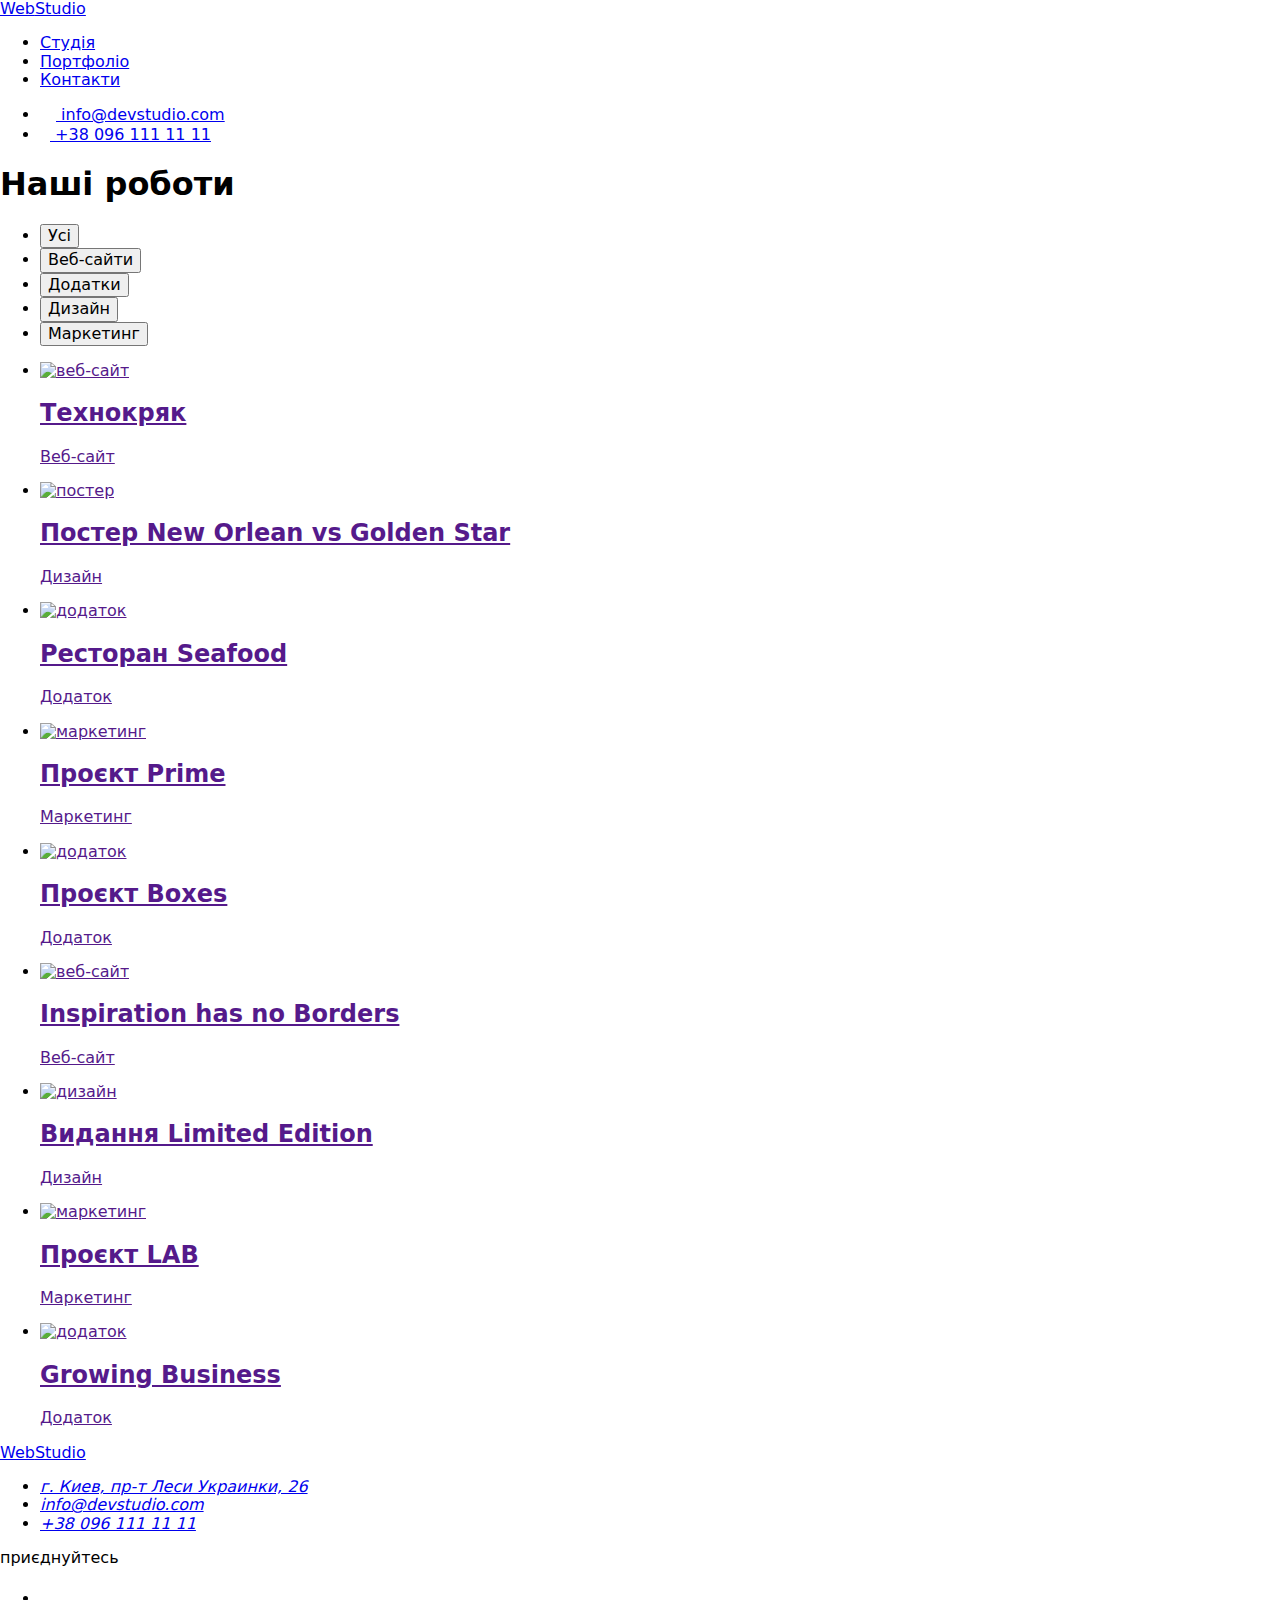
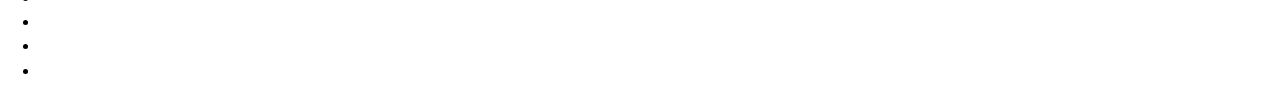
==== portfolio.html @ 206d911d "Add files via upload" ====
<!DOCTYPE html>
<html lang="uk">
<head>
    <meta charset="UTF-8">
    <meta http-equiv="X-UA-Compatible" content="IE=edge">
    <meta name="viewport" content="width=device-width, initial-scale=1.0">
    <title>Portfolio</title>
    <link rel="preconnect" href="https://fonts.googleapis.com">
    <link rel="preconnect" href="https://fonts.gstatic.com" crossorigin>
    <link href="https://fonts.googleapis.com/css2?family=Raleway:wght@700&family=Roboto:wght@400;500;700;900&display=swap" rel="stylesheet">
    <link rel="stylesheet" href="https://cdnjs.cloudflare.com/ajax/libs/modern-normalize/1.0.0/modern-normalize.min.css">
    <link rel="stylesheet" href="./css/styles.css">
</head>
<body class="body">
    <header class="header">
        <div class="container header-flex">
            <nav class="header-nav">
                <a class="logo" href="./index.html">Web<span class="logo-header-span">Studio</span></a>
                <ul class="site-nav">
                    <li class="item">
                        <a class="nav-studio-link" href="index.html">Студія</a>
                    </li>
                    <li class="item">
                        <a class="nav-portfolio-link" href="portfolio.html">Портфоліо</a>
                    </li>
                    <li class="item">
                        <a class="nav-contacts-link" href="#">Контакти</a>
                    </li>
                </ul>
            </nav> 
                <ul class="adres-header">
                    <li class="item">
                        <a class="adres-header-mail" href="mailto:info@devstudio.com">
                            <svg class="envelope" width="16px" height="12px">
                                <use href="./img/icons.svg#envelope"></use>
                            </svg>
                            info@devstudio.com
                        </a>
                    </li>
                    <li class="item">
                        <a class="adres-header-tel" href="tel:+380961111111">
                            <svg class="smartphone" width="10px" height="16px">
                                <use href="./img/icons.svg#smartphone"></use>
                            </svg>
                            +38 096 111 11 11
                        </a>
                    </li>
                </ul>
        </div>   
    </header>
    <main>
        <!--Наши работы (jobs)-->
        <section class="section">
            <div class="container">
                <h1 class="visually-hidden">
                    Наші роботи <!--Скрита назва-->
                </h1>
                <ul class="jobs-button-ul"> <!--Список кнопок. Это кнопки или ссылки?-->
                    <li class="item">
                        <button type="button" class="jobs-button-first">Усі</button>
                    </li>
                    <li class="item">
                        <button type="button" class="jobs-button">Веб-сайти</button>
                    </li>
                    <li class="item">
                        <button type="button" class="jobs-button">Додатки</button>
                    </li>
                    <li class="item">
                        <button type="button" class="jobs-button">Дизайн</button>
                    </li>
                    <li class="item">
                        <button type="button" class="jobs-button">Маркетинг</button>
                    </li>
                </ul>
            
                <!--Список фотографий работ-->
                <ul class="jobs-img-ul"> 
                    <li class="item">
                        <a class="jobs-img-link" href="">
                            <img src="./img/website-technokrack.jpg" alt="веб-сайт" width="370">
                            <div class="jobs-card">
                                <h2 class="jobs-name">Технокряк</h2>
                                <p class="jobs-item">Веб-сайт</p>
                            </div>
                        </a>
                    </li>
                    <li class="item">
                        <a class="jobs-img-link" href="">
                            <img src="./img/design-poster-neworlean.jpg" alt="постер" width="370">
                            <div class="jobs-card">
                                <h2 class="jobs-name">Постер New Orlean vs Golden Star</h2>
                                <p class="jobs-item">Дизайн</p>
                            </div>
                        </a>
                    </li>
                    <li class="item">
                        <a class="jobs-img-link" href="">
                            <img src="./img/app-seafood.jpg" alt="додаток" width="370">
                            <div class="jobs-card">
                                <h2 class="jobs-name">Ресторан Seafood</h2>
                                <p class="jobs-item">Додаток</p>
                            </div>
                        </a>
                    </li>
                    <li class="item">
                        <a class="jobs-img-link" href="">
                            <img src="./img/marketing-project-prime.jpg" alt="маркетинг" width="370">
                            <div class="jobs-card">
                                <h2 class="jobs-name">Проєкт Prime</h2>
                                <p class="jobs-item">Маркетинг</p>
                            </div>
                        </a>
                    </li>
                    <li class="item">
                        <a class="jobs-img-link" href="">
                            <img src="./img/app-project-boxes.jpg" alt="додаток" width="370">
                            <div class="jobs-card">
                                <h2 class="jobs-name">Проєкт Boxes</h2>
                                <p class="jobs-item">Додаток</p>
                            </div> 
                        </a>
                    </li>
                    <li class="item">
                        <a class="jobs-img-link" href="">
                            <img src="./img/website-inspiration.jpg" alt="веб-сайт" width="370">
                            <div class="jobs-card">
                                <h2 class="jobs-name">Inspiration has no Borders</h2>
                                <p class="jobs-item">Веб-сайт</p>
                            </div>
                        </a>
                    </li>
                    <li class="item">
                        <a class="jobs-img-link" href="">
                            <img src="./img/design-book-limitededition.jpg" alt="дизайн" width="370">
                            <div class="jobs-card">
                                <h2 class="jobs-name">Видання Limited Edition</h2>
                                <p class="jobs-item">Дизайн</p>
                            </div>
                        </a>
                    </li>
                    <li class="item">
                        <a class="jobs-img-link" href="">
                            <img src="./img/marketing-project-lab.jpg" alt="маркетинг" width="370">
                            <div class="jobs-card">
                                <h2 class="jobs-name">Проєкт LAB</h2>
                                <p class="jobs-item">Маркетинг</p>
                            </div>
                        </a>
                    </li>
                    <li class="item">
                        <a class="jobs-img-link" href="">
                            <img src="./img/app-growing-business.jpg" alt="додаток" width="370">
                            <div class="jobs-card">
                                <h2 class="jobs-name">Growing Business</h2>
                                <p class="jobs-item">Додаток</p>
                            </div>
                        </a>
                    </li>
                </ul>
            </div>
        </section>
    </main>
    <!--Подвал-->
    <footer class="footer">
        <div class="container f-flex">
            <div class="f-flex-div">
                <a class="logo" href="./index.html">Web<span class="logo-footer-span">Studio</span></a>
                <address class="adres-footer">
                    <ul class="adres-footer-ul">
                        <li class="item">
                            <a class="adres-footer-post" href="https://goo.gl/maps/CPtrU1FHBa2aNyZL9" target="_blank"
                                rel="noopener noreferrer nofollow">г. Киев, пр-т Леси Украинки, 26</a>
                        </li>
                        <li class="item">
                            <a class="adres-footer-mail" href="mailto:info@devstudio.com">info@devstudio.com</a>
                        </li>
                        <li class="item">
                            <a class="adres-footer-tel" href="tel:+380961111111">+38 096 111 11 11</a>
                        </li>
                    </ul>
                </address>
            </div>
            <div class="f-flex-div">
                <p class="social-link-footer-title">приєднуйтесь</p>
                <ul class="social-link-footer">
                    <li class="item">
                        <a class="social-link-img-footer" href="">
                            <svg class="social-link-icon-footer" width="20" height="20">
                                <use href="./img/icons.svg#instagram-2"></use>
                            </svg>
                        </a>
                    </li>
                    <li class="item">
                        <a class="social-link-img-footer" href="">
                            <svg class="social-link-icon-footer" width="20" height="20">
                                <use href="./img/icons.svg#twitter-1"></use>
                            </svg>
                        </a>
                    </li>
                    </li>
                    <li class="item">
                        <a class="social-link-img-footer" href="">
                            <svg class="social-link-icon-footer" width="20" height="20">
                                <use href="./img/icons.svg#facebook-1"></use>
                            </svg>
                        </a>
                    </li>
                    <li class="item">
                        <a class="social-link-img-footer" href="">
                            <svg class="social-link-icon-footer" width="20" height="20">
                                <use href="./img/icons.svg#linkedin-1"></use>
                            </svg>
                        </a>
                    </li>
                </ul>
            </div>
        </div>
    </footer> 
</body>
</html>
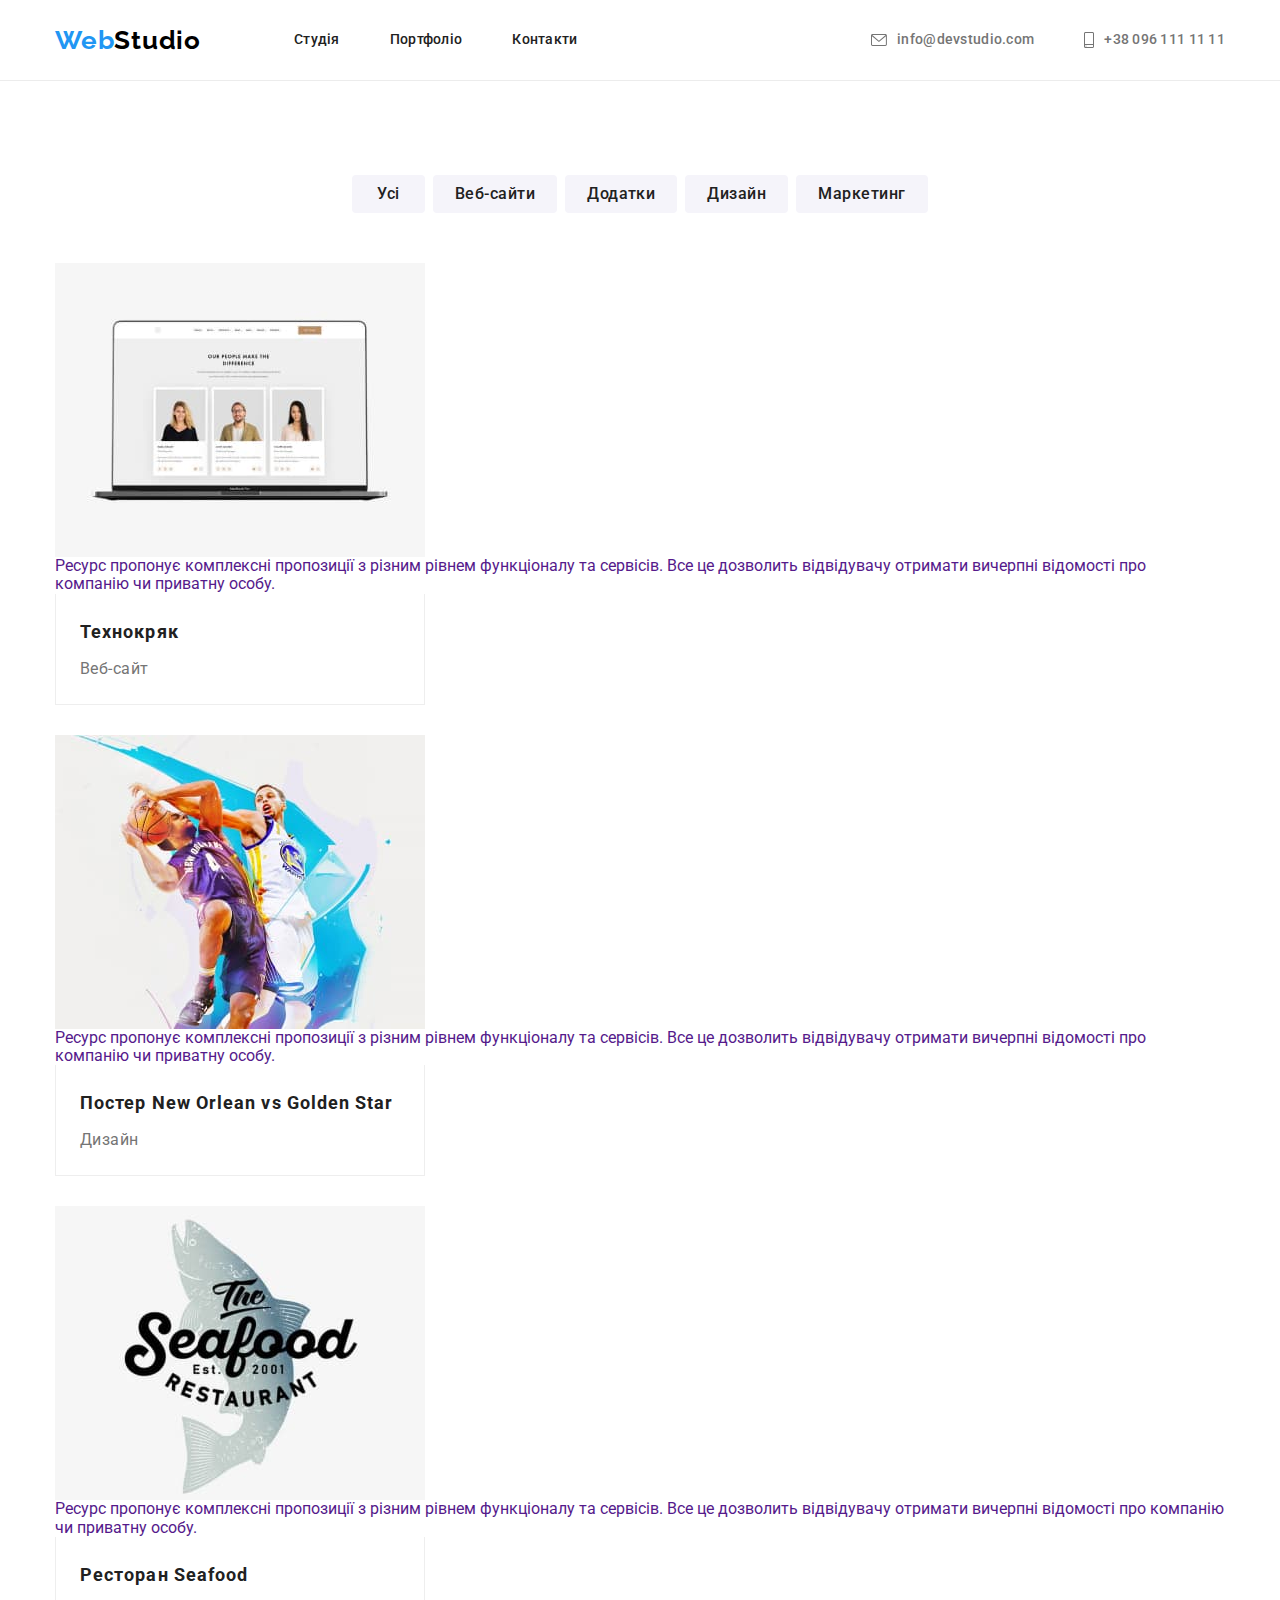
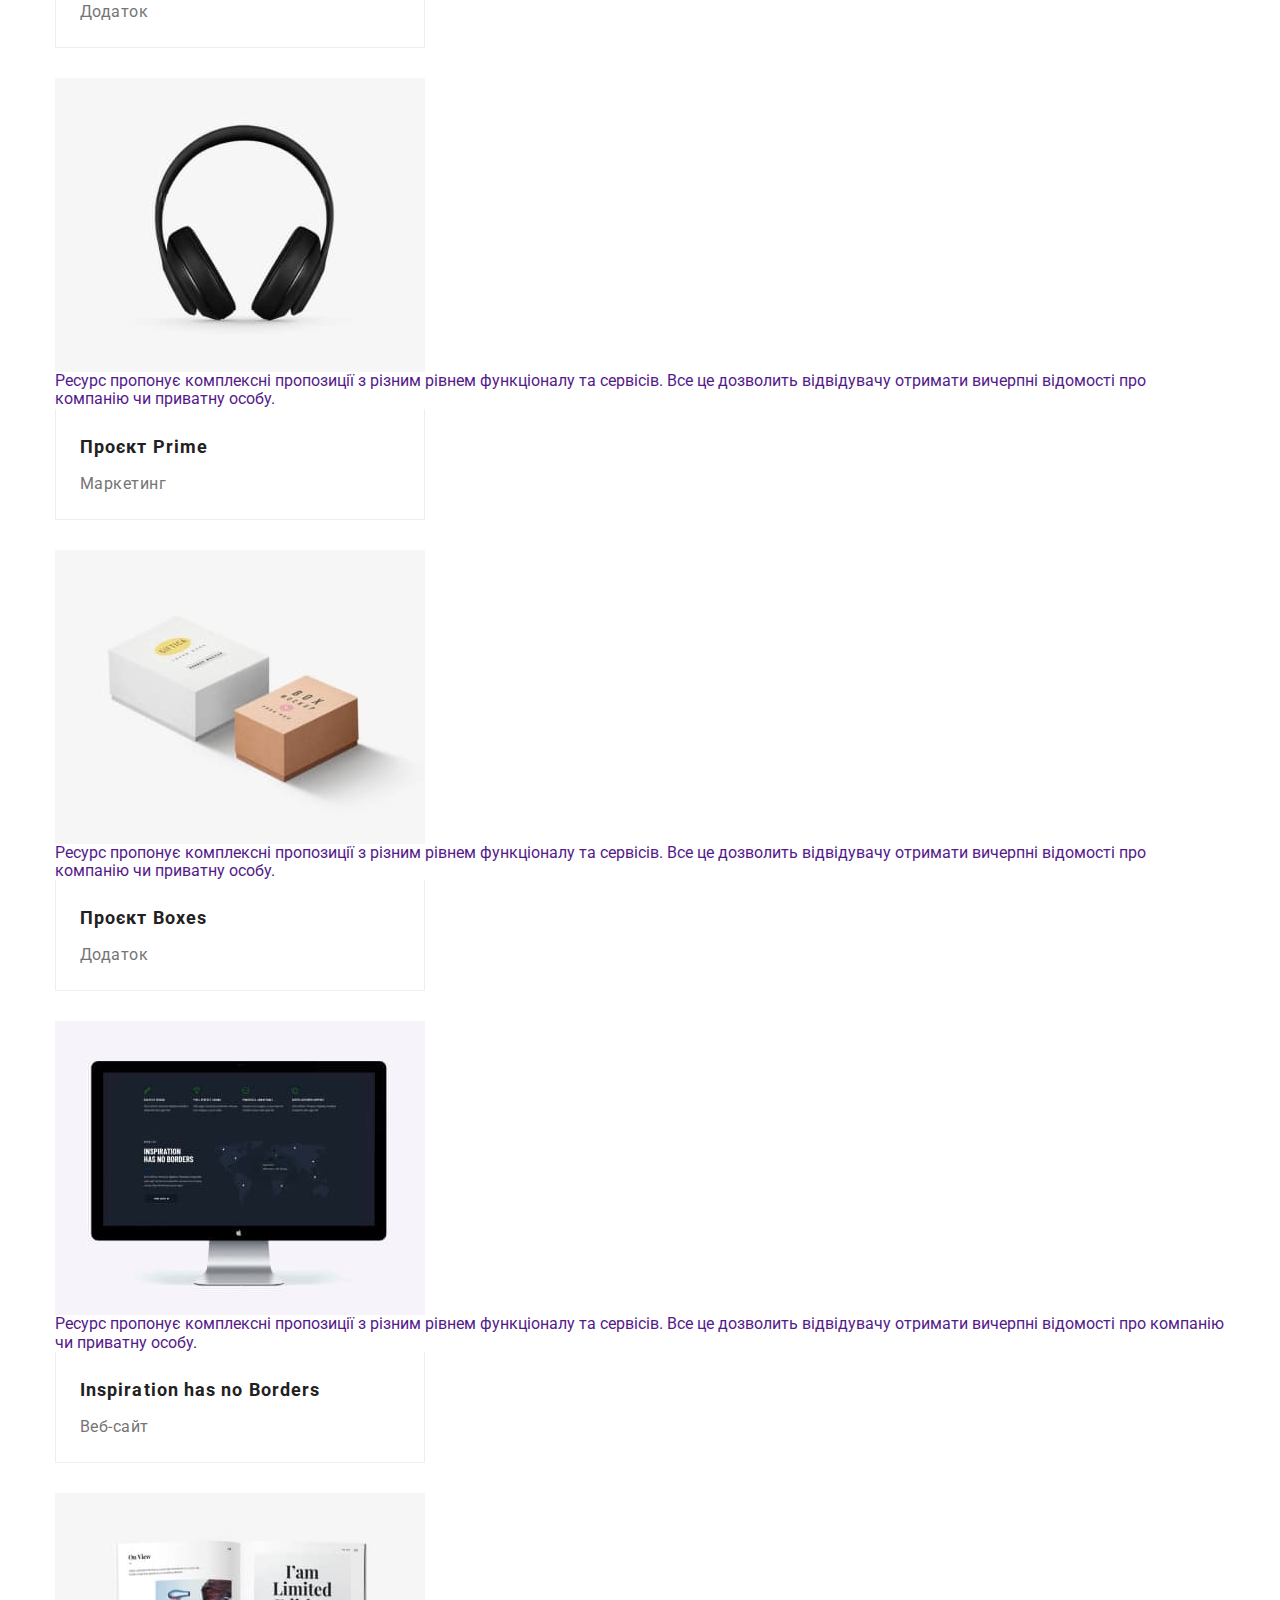
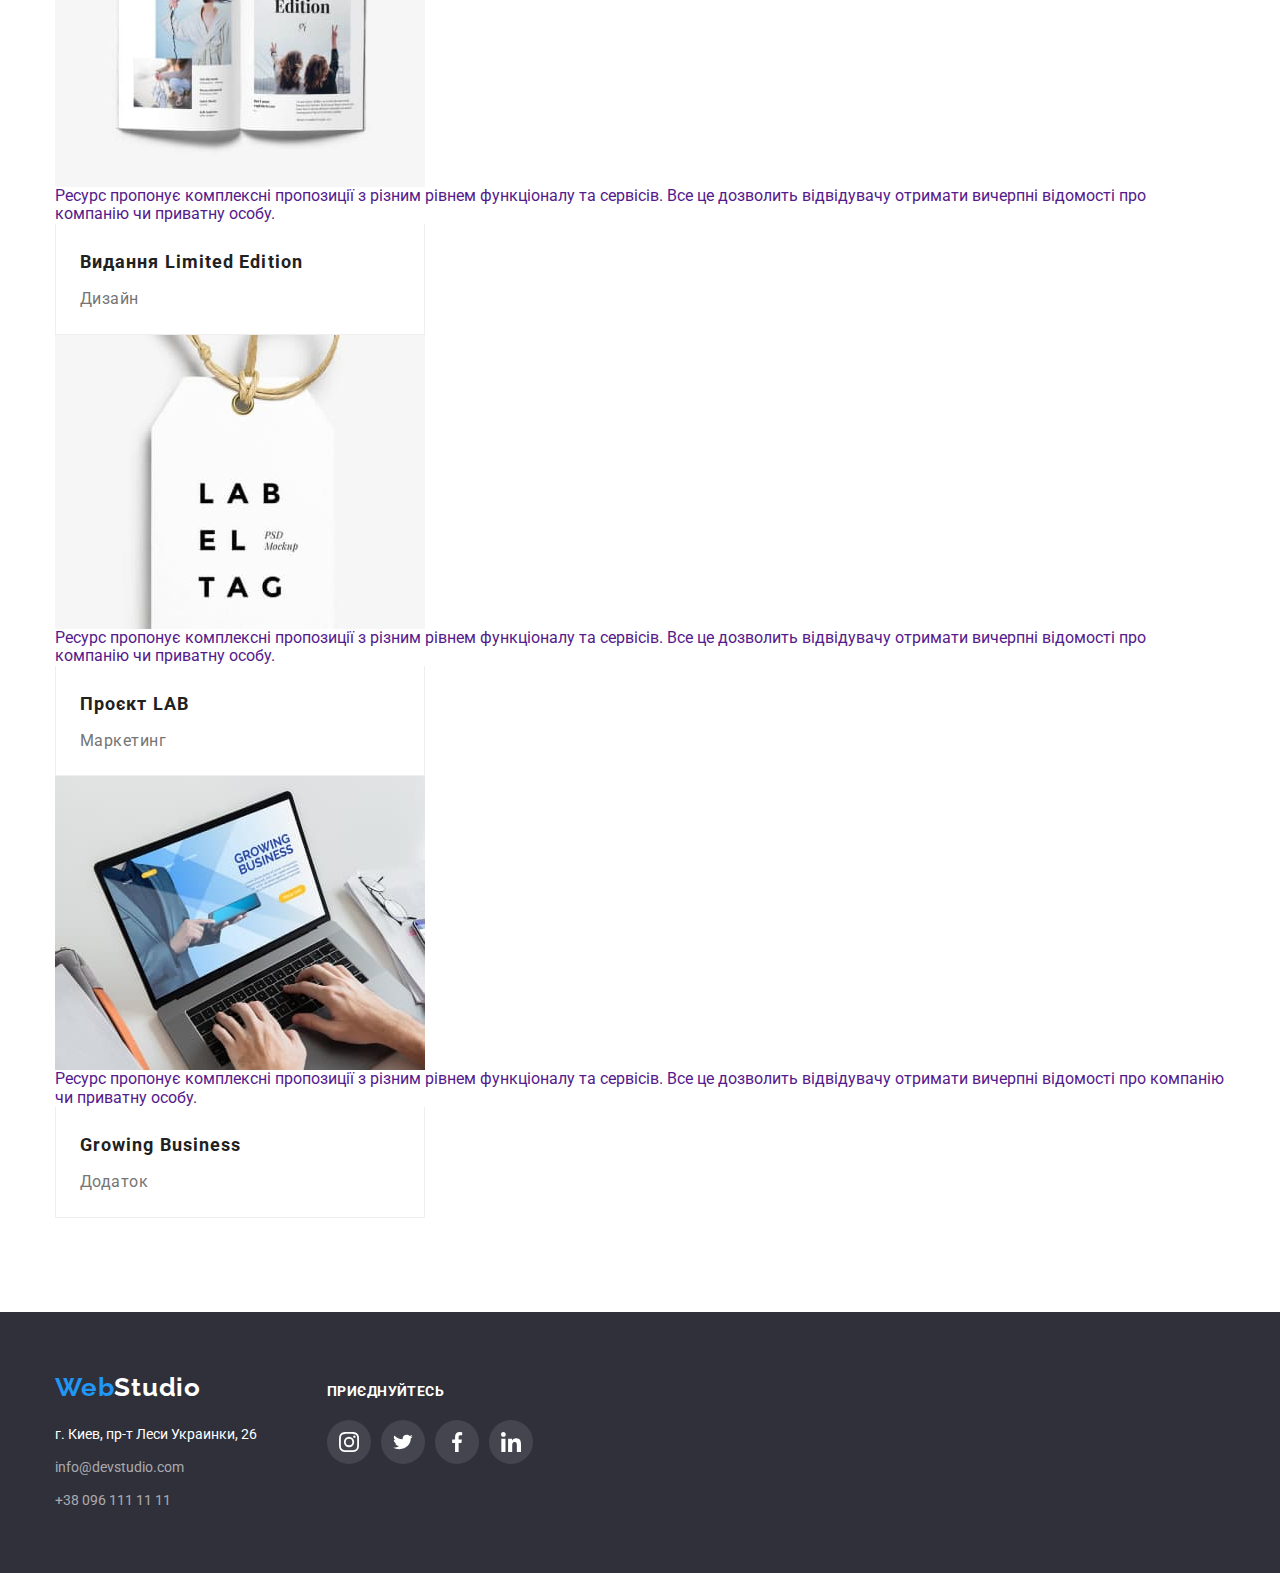
==== commit 5abb6dc4: "Add files via upload" ====
--- a/portfolio.html
+++ b/portfolio.html
@@ -73,11 +73,16 @@
                     </li>
                 </ul>
             
-                <!--Список фотографий работ-->
+                <!--Список примеров работ-->
                 <ul class="jobs-img-ul"> 
                     <li class="item">
                         <a class="jobs-img-link" href="">
-                            <img src="./img/website-technokrack.jpg" alt="веб-сайт" width="370">
+                            <div class="jobs-img-div">
+                                <img src="./img/website-technokrack.jpg" alt="веб-сайт" width="370">
+                                <p class="jobs-img-overlay">Ресурс пропонує комплексні пропозиції з різним рівнем функціоналу та сервісів. Все це 
+                                    дозволить відвідувачу отримати вичерпні відомості про компанію чи приватну особу.
+                                </p>
+                            </div>
                             <div class="jobs-card">
                                 <h2 class="jobs-name">Технокряк</h2>
                                 <p class="jobs-item">Веб-сайт</p>
@@ -86,7 +91,12 @@
                     </li>
                     <li class="item">
                         <a class="jobs-img-link" href="">
-                            <img src="./img/design-poster-neworlean.jpg" alt="постер" width="370">
+                            <div class="jobs-img-div">
+                                <img src="./img/design-poster-neworlean.jpg" alt="постер" width="370">
+                                <p class="jobs-img-overlay">Ресурс пропонує комплексні пропозиції з різним рівнем функціоналу та сервісів. Все це
+                                    дозволить відвідувачу отримати вичерпні відомості про компанію чи приватну особу.
+                                </p>
+                            </div>
                             <div class="jobs-card">
                                 <h2 class="jobs-name">Постер New Orlean vs Golden Star</h2>
                                 <p class="jobs-item">Дизайн</p>
@@ -95,7 +105,12 @@
                     </li>
                     <li class="item">
                         <a class="jobs-img-link" href="">
+                            <div class="jobs-img-div">
                             <img src="./img/app-seafood.jpg" alt="додаток" width="370">
+                                <p class="jobs-img-overlay">Ресурс пропонує комплексні пропозиції з різним рівнем функціоналу та сервісів. Все це
+                                    дозволить відвідувачу отримати вичерпні відомості про компанію чи приватну особу.
+                                </p>
+                            </div>
                             <div class="jobs-card">
                                 <h2 class="jobs-name">Ресторан Seafood</h2>
                                 <p class="jobs-item">Додаток</p>
@@ -104,7 +119,12 @@
                     </li>
                     <li class="item">
                         <a class="jobs-img-link" href="">
-                            <img src="./img/marketing-project-prime.jpg" alt="маркетинг" width="370">
+                            <div class="jobs-img-div">
+                                <img src="./img/marketing-project-prime.jpg" alt="маркетинг" width="370">
+                                <p class="jobs-img-overlay">Ресурс пропонує комплексні пропозиції з різним рівнем функціоналу та сервісів. Все це
+                                    дозволить відвідувачу отримати вичерпні відомості про компанію чи приватну особу.
+                                </p>
+                            </div>
                             <div class="jobs-card">
                                 <h2 class="jobs-name">Проєкт Prime</h2>
                                 <p class="jobs-item">Маркетинг</p>
@@ -113,7 +133,12 @@
                     </li>
                     <li class="item">
                         <a class="jobs-img-link" href="">
-                            <img src="./img/app-project-boxes.jpg" alt="додаток" width="370">
+                            <div class="jobs-img-div">
+                                <img src="./img/app-project-boxes.jpg" alt="додаток" width="370">
+                                <p class="jobs-img-overlay">Ресурс пропонує комплексні пропозиції з різним рівнем функціоналу та сервісів. Все це
+                                    дозволить відвідувачу отримати вичерпні відомості про компанію чи приватну особу.
+                                </p>
+                            </div>
                             <div class="jobs-card">
                                 <h2 class="jobs-name">Проєкт Boxes</h2>
                                 <p class="jobs-item">Додаток</p>
@@ -122,7 +147,12 @@
                     </li>
                     <li class="item">
                         <a class="jobs-img-link" href="">
-                            <img src="./img/website-inspiration.jpg" alt="веб-сайт" width="370">
+                            <div class="jobs-img-div">
+                                <img src="./img/website-inspiration.jpg" alt="веб-сайт" width="370">
+                                <p class="jobs-img-overlay">Ресурс пропонує комплексні пропозиції з різним рівнем функціоналу та сервісів. Все це
+                                    дозволить відвідувачу отримати вичерпні відомості про компанію чи приватну особу.
+                                </p>
+                            </div>
                             <div class="jobs-card">
                                 <h2 class="jobs-name">Inspiration has no Borders</h2>
                                 <p class="jobs-item">Веб-сайт</p>
@@ -131,7 +161,12 @@
                     </li>
                     <li class="item">
                         <a class="jobs-img-link" href="">
-                            <img src="./img/design-book-limitededition.jpg" alt="дизайн" width="370">
+                            <div class="jobs-img-div">
+                                <img src="./img/design-book-limitededition.jpg" alt="дизайн" width="370">
+                                <p class="jobs-img-overlay">Ресурс пропонує комплексні пропозиції з різним рівнем функціоналу та сервісів. Все це
+                                    дозволить відвідувачу отримати вичерпні відомості про компанію чи приватну особу.
+                                </p>
+                            </div>
                             <div class="jobs-card">
                                 <h2 class="jobs-name">Видання Limited Edition</h2>
                                 <p class="jobs-item">Дизайн</p>
@@ -140,7 +175,12 @@
                     </li>
                     <li class="item">
                         <a class="jobs-img-link" href="">
-                            <img src="./img/marketing-project-lab.jpg" alt="маркетинг" width="370">
+                            <div class="jobs-img-div">
+                                <img src="./img/marketing-project-lab.jpg" alt="маркетинг" width="370">
+                                <p class="jobs-img-overlay">Ресурс пропонує комплексні пропозиції з різним рівнем функціоналу та сервісів. Все це
+                                    дозволить відвідувачу отримати вичерпні відомості про компанію чи приватну особу.
+                                </p>
+                            </div>
                             <div class="jobs-card">
                                 <h2 class="jobs-name">Проєкт LAB</h2>
                                 <p class="jobs-item">Маркетинг</p>
@@ -149,7 +189,12 @@
                     </li>
                     <li class="item">
                         <a class="jobs-img-link" href="">
-                            <img src="./img/app-growing-business.jpg" alt="додаток" width="370">
+                            <div class="jobs-img-div">
+                                <img src="./img/app-growing-business.jpg" alt="додаток" width="370">
+                                <p class="jobs-img-overlay">Ресурс пропонує комплексні пропозиції з різним рівнем функціоналу та сервісів. Все це
+                                    дозволить відвідувачу отримати вичерпні відомості про компанію чи приватну особу.
+                                </p>
+                            </div>
                             <div class="jobs-card">
                                 <h2 class="jobs-name">Growing Business</h2>
                                 <p class="jobs-item">Додаток</p>
--- a/css/styles.css
+++ b/css/styles.css
@@ -0,0 +1,724 @@
+:root {
+    --active-color: #2196F3;
+}
+h1,h2,h3,h4,ul,p {
+    margin: 0px;
+    padding: 0px;
+}
+
+img {
+    display: block;
+}
+
+/*body*/
+.body {
+    font-family: 'Roboto', sans-serif;
+    background: #FFFFFF;
+}
+
+.container {
+    width: 1200px;
+    margin-top: 0;
+    margin-bottom: 0;
+    margin-left: auto;
+    margin-right: auto;
+    padding-left: 15px;
+    padding-right: 15px;
+}
+.section {
+    padding-top: 94px;
+    padding-bottom: 94px;
+}
+
+/*Header*/
+.header {
+    border-bottom: 1px solid #ECECEC;
+    }
+.header-flex {
+    display: flex;
+}  
+.header-nav {
+    display: flex;
+    align-items: center;
+}
+
+.logo {
+    font-family: 'Raleway';
+    font-style: normal;
+    font-weight: 700;
+    font-size: 26px;
+    line-height: 1.19;
+    letter-spacing: 0.03em;
+    color: var(--active-color);
+    text-decoration: none
+ }
+
+ .logo-header-span {
+    color: #000000;
+    text-decoration:none
+}
+
+.site-nav {
+    font-weight: 500;
+    font-size: 14px;
+    line-height: 1.14;
+    letter-spacing: 0.02em;
+    list-style-type: none;
+
+    display: flex;
+    margin-left: 93px;
+}
+
+.site-nav .item {
+    margin-right: 50px;
+}
+.site-nav .item:last-child {
+    margin-right: 0px;
+}
+
+
+.nav-studio-link {
+    color: #212121;
+    text-decoration: none;
+    display: block;
+    padding-top: 32px;
+    padding-bottom: 32px;
+}
+.nav-studio-link:hover, 
+.nav-studio-link:focus {
+    color: var(--active-color);
+}
+
+.nav-portfolio-link {
+    color: #212121;
+    text-decoration: none;
+    display: block;
+    padding-top: 32px;
+    padding-bottom: 32px;
+}
+.nav-portfolio-link:hover,
+.nav-portfolio-link:focus {
+    color: var(--active-color);
+}
+
+.nav-contacts-link {
+    color: #212121;
+    text-decoration: none;
+    display: block;
+    padding-top: 32px;
+    padding-bottom: 32px;
+}
+.nav-contacts-link:hover,
+.nav-contacts-link:focus {
+    color: var(--active-color);
+}
+
+.adres-header {
+    font-weight: 500;
+    font-size: 14px;
+    line-height: 1.14;
+    letter-spacing: 0.02em;
+    list-style-type: none;
+    
+    display: flex;
+    margin-left: auto;
+}
+.adres-header .item {
+    margin-right: 50px;
+}
+.adres-header .item:last-child {
+    margin-right: 0px;
+}
+
+.adres-header-mail {
+    color: #757575;
+    text-decoration: none;
+    display: flex;
+    justify-content: center;
+    align-items: center;
+    padding-top: 32px;
+    padding-bottom: 32px;
+}
+
+.adres-header-mail:hover,
+.adres-header-mail:focus {
+    color: var(--active-color)
+}
+
+.adres-header-mail:hover .envelope {
+    fill: var(--active-color)
+}
+.adres-header-mail:focus .envelope {
+    fill: var(--active-color)
+}
+
+.envelope {
+    margin-right: 10px;
+    fill: #757575;
+}
+
+.envelope:hover,
+.envelope:focus {
+    fill: var(--active-color)
+}
+
+.adres-header-tel {
+    color: #757575;
+    text-decoration: none;
+    display: flex;
+    justify-content: center;
+    align-items: center;
+    padding-top: 32px;
+    padding-bottom: 32px;
+}
+
+.adres-header-tel:hover,
+.adres-header-tel:focus {
+    color: var(--active-color)
+}
+.adres-header-tel:hover .smartphone {
+    fill: var(--active-color)
+}
+.adres-header-tel:focus .smartphone {
+    fill: var(--active-color)
+}
+
+.smartphone {
+    margin-right: 10px;
+    fill: #757575;
+}
+
+.smartphone:hover,
+.smartphone:focus {
+    fill: var(--active-color)
+}
+
+/*main index*/
+
+    /*основная секция*/
+    .title-img {
+        max-width: 1600px;
+        min-height: 600px;
+        margin-left: auto;
+        margin-right: auto;
+        background-image:linear-gradient(rgba(47, 48, 58, 0.4),rgba(47, 48, 58, 0.4)),
+        url("../img/img-overlay.jpg");
+        background-size: cover;
+        background-color: #C4C4C4;
+    }
+    
+    .title-section {
+        
+        padding-top: 200px;
+        padding-bottom: 200px;
+    }
+
+    .title-text {
+        font-weight: 900;
+        font-size: 44px;
+        line-height: 1.36;
+        text-align: center;
+        letter-spacing: 0.06em;
+        text-transform: uppercase;
+        color: #FFFFFF;
+
+        width: 696px;
+        margin-left: auto;
+        margin-right: auto;
+    }
+
+    .title-button {
+        font-family:'Roboto';
+        font-style: normal;
+        font-weight: 700;
+        font-size: 16px;
+        line-height: 1.87;
+        display: flex;
+        align-items: center;
+        text-align: center;
+        letter-spacing: 0.06em;
+        color:#FFFFFF ;
+        background: #2196F3;
+        box-shadow: 0px 4px 4px rgba(0, 0, 0, 0.15);
+        border: none;
+        border-radius: 4px;
+        cursor: pointer;
+        
+        padding: 10px 32px;
+        margin: 30px auto 0px;
+    }
+
+    .title-button:hover,
+    .title-button:focus, 
+    .title-button:active {
+        color: #FFFFFF;
+        background: #188CE8;
+    }
+    /*особливості (advantage)*/
+    .no-padding {
+        padding-bottom: 0px;
+    }
+    .visually-hidden { 
+        position: absolute; 
+        white-space: nowrap; 
+        width: 1px; 
+        height: 1px; 
+        overflow: hidden; 
+        border: 0; 
+        padding: 0; 
+        clip: rect(0 0 0 0); 
+        clip-path: inset(100%); 
+        margin: -1px;
+}
+    .advantage-ul {
+        list-style-type: none;
+        margin: 0px;
+        padding: 0px;
+
+        display: flex;    
+    }
+    .advantage-ul .item {
+        width: 270px;
+        margin-right: 30px;
+    }
+    .advantage-ul .item:last-child {
+        margin-right: 0px;
+    }
+    .advantage-img {
+        background: #F5F4FA;
+        border-radius: 4px;
+        width: 270px;
+        padding: 25px 100px;
+        margin-bottom: 30px;
+    }
+    
+    .advantage-text {
+        font-weight: 700;
+        font-size: 14px;
+        line-height: 1.14;
+        letter-spacing: 0.03em;
+        text-transform: uppercase;
+        color: #212121;
+    }
+
+    .advantage-item {
+        font-weight: 400;
+        font-size: 14px;
+        line-height: 1.71;
+        letter-spacing: 0.03em;
+        color: #757575;
+
+        margin-top: 10px;
+    }
+    /*Чим ми займаємося (profession)*/
+    .profession-title {
+        font-weight: 700;
+        font-size: 36px;
+        line-height: 1.16;
+        text-align: center;
+        letter-spacing: 0.03em;
+        color: #212121;
+    }
+
+    .profesion-list {
+        list-style-type: none;
+        margin-top: 50px;
+
+        display: flex;
+    }
+    .profesion-list .item {
+        margin-right: 30px;
+    }
+    .profesion-list .item:last-child {
+        margin-right: 0px;
+    }
+    /*Наша Команда (team)*/
+    .team-section {
+        background-color: #F5F4FA;
+
+        padding-top: 94px;
+        padding-bottom: 94px;
+
+    }
+
+    .team-title {
+        font-weight: 700;
+        font-size: 36px;
+        line-height: 42px;
+        text-align: center;
+        letter-spacing: 0.03em;
+        color: #212121;
+
+    }
+    .team-ul {
+        list-style-type: none;
+        
+        margin-top: 50px;
+        display: flex;     
+    }
+    .team-ul .item {
+        margin-right: 30px;
+    }
+    .team-ul .item:last-child {
+        margin-right: 0px;
+    }
+
+    .team-card {
+        width: 270px;
+        background: #FFFFFF;
+        box-shadow: 0px 1px 3px rgba(0, 0, 0, 0.12), 0px 1px 1px rgba(0, 0, 0, 0.14), 0px 2px 1px rgba(0, 0, 0, 0.2);
+        border-radius: 0px 0px 4px 4px; 
+    }
+    .team-name {
+        font-weight: 500;
+        font-size: 16px;
+        line-height: 1.18;
+        letter-spacing: 0.03em;
+        color: #212121;
+        text-align: center;
+        
+        padding-top: 30px;
+    }
+
+    .team-function {
+        font-weight: 400;
+        font-size: 16px;
+        line-height: 1.18;
+        letter-spacing: 0.03em;
+        color: #757575;
+        text-align: center;
+
+        padding-top: 10px;
+        padding-bottom: 16px;
+    }
+
+    .social-link {
+        list-style-type: none;
+        display: flex;
+        justify-content: center;
+        
+        padding-bottom: 30px;
+    }
+    .social-link .item {
+        margin-right: 10px;
+    }
+    .social-link .item:last-child {
+        margin-right: 0px;
+    }
+    .social-link-img {
+        text-decoration: none;
+        display: block;
+        width: 44px;
+        height: 44px;
+        border-radius: 50%;
+
+        padding: 12px;
+    }
+    .social-link-img:hover,
+    .social-link-img:focus {
+        background-color: var(--active-color)
+    }
+
+    .social-link-img:hover .social-link-icon {
+        fill: #EEEEEE;
+    }
+    .social-link-img:focus .social-link-icon {
+        fill: #EEEEEE;
+    }
+
+    .social-link-icon {
+        fill: #AFB1B8;
+    }
+    .social-link-icon:hover,
+    .social-link-icon:focus {
+        fill: #EEEEEE;
+    }
+
+    /*Наши клиенты*/
+    .clients-title {
+        font-weight: 700;
+        font-size: 36px;
+        line-height: 1.16;
+        text-align: center;
+        letter-spacing: 0.03em;
+        
+        color: #212121;
+    }
+    .clients-ul {
+        list-style-type: none;
+        display: flex;
+        margin-top: 50px;
+    }
+    .clients-ul .item {
+        margin-right: 30px;
+    }
+    .clients-ul .item:last-child {
+        margin-right: 0px;
+    }
+    .clients-img {
+        display: flex;
+        width: 170px;
+        height: 92px;
+        border: 1px solid #AFB1B8;
+        border-radius: 4px;
+        border-color: rgba(175, 177, 184, 1);
+    }
+    .clients-icon {
+        justify-content: center;
+        fill: rgba(175, 177, 184, 1);
+        display: block;
+        margin: auto;
+
+    }
+    .clients-img:hover,
+    .clients-img:focus {
+        border-color: var(--active-color);
+    }
+    .clients-img:hover .clients-icon {
+        fill: var(--active-color);
+    }
+    .clients-img:focus .clients-icon {
+        fill: var(--active-color);
+    }
+    .clients-icon:hover,
+    .clients-icon:focus {
+        fill: var(--active-color);
+    }
+/*footer*/
+.footer {
+    background: #2F303A;
+    padding-top: 60px;
+    padding-bottom: 60px;
+}
+
+.logo-footer-span {
+    color: #FFFFFF;
+}
+
+.f-flex {
+    display: flex;
+    align-items: baseline;
+
+}
+
+.f-flex .f-flex-div {
+    margin-right: 70px;
+}
+
+.f-flex .f-flex-div:last-child {
+    margin-right: 0px;
+}
+
+.adres-footer {
+    font-style: normal;
+    font-weight: 400;
+    font-size: 14px;
+    line-height: 1.71;
+    
+    margin-top: 20px;
+}
+
+.adres-footer-ul {
+    list-style-type: none;
+}
+.adres-footer-ul .item {
+    margin-top: 9px;
+}
+.adres-footer-ul .item:first-child {
+    margin-top: 0px;
+}
+
+.adres-footer-post {
+    color: #FFFFFF;
+    text-decoration: none;
+}
+.adres-footer-post:hover,
+.adres-footer-post:focus {
+    color: var(--active-color);
+}
+.adres-footer-mail {
+    color: rgba(255, 255, 255, 0.6);
+    text-decoration: none;
+    
+    margin-top: 9px;
+}
+.adres-footer-mail:hover,
+.adres-footer-mail:focus {
+    color:var(--active-color)
+}
+.adres-footer-tel {
+    color: rgba(255, 255, 255, 0.6);
+    text-decoration: none;
+    
+    margin-top: 9px;
+}
+.adres-footer-tel:hover,
+.adres-footer-tel:focus {
+    color:var(--active-color)
+}
+
+.footer-flex-link {
+    margin-left: 70px;
+}
+.social-link-footer-title {
+    font-weight: 700;
+    font-size: 14px;
+    line-height: 1.14;
+    letter-spacing: 0.03em;
+    text-transform: uppercase;
+    color: #FFFFFF;
+}
+.social-link-footer {
+    list-style-type: none;
+    display: flex;
+    margin-top: 20px;
+}
+.social-link-footer .item {
+    margin-right: 10px;
+}
+.social-link-footer .item:last-child {
+    margin-right: 0px;
+}
+.social-link-img-footer {
+    text-decoration: none;
+    display: block;
+    width: 44px;
+    height: 44px;
+    border-radius: 50%;
+    background-color: rgba(255, 255, 255, 0.1);
+    padding: 12px;
+}
+.social-link-img-footer:hover,
+.social-link-img-footer:focus {
+    background-color: var(--active-color)
+}
+.social-link-icon-footer {
+    fill: #FFFFFF;
+}
+
+/*main portfolio*/
+/*class="container section"*/
+
+    /*Наши работы (jobs)*/
+    .jobs-title {
+        color: #F5F5F5
+    } 
+    
+    /*jobs-buttons*/
+    .jobs-button-ul {
+        list-style-type: none;
+        display: flex;
+        justify-content: center;
+    }
+    .jobs-button-ul .item {
+        margin-right: 8px;
+    }
+    .jobs-button-ul .item:last-child {
+        margin-right: 0px;
+    }
+
+    .jobs-button-first {
+        font-family:'Roboto';
+        font-style: normal;
+        font-weight: 500;
+        font-size: 16px;
+        line-height: 1.62;
+        text-align: center;
+        letter-spacing: 0.03em;
+        color: #212121;
+        background: #F5F4FA;
+        border: none;
+        border-radius: 4px;
+        cursor: pointer;
+        
+        padding: 6px 25px
+    }
+    .jobs-button-first:hover,
+    .jobs-button-first:focus,
+    .jobs-button-first:active {
+        color: #FFFFFF;
+        background: var(--active-color);
+        box-shadow: 0px 3px 1px rgba(0, 0, 0, 0.1), 0px 1px 2px rgba(0, 0, 0, 0.08), 0px 2px 2px rgba(0, 0, 0, 0.12);
+        border-radius: 4px;
+    }
+
+    .jobs-button {
+        font-family:'Roboto';
+        font-style: normal;
+        font-weight: 500;
+        font-size: 16px;
+        line-height: 1.62;
+        text-align: center;
+        letter-spacing: 0.03em;
+        color: #212121;
+        background: #F5F4FA;
+        border: none;
+        border-radius: 4px;
+        cursor: pointer;
+        
+        padding: 6px 22px;
+    }
+    
+    .jobs-button:hover,
+    .jobs-button:focus,
+    .jobs-button:active {
+        color: #FFFFFF;
+        background: var(--active-color);
+        box-shadow: 0px 3px 1px rgba(0, 0, 0, 0.1), 0px 1px 2px rgba(0, 0, 0, 0.08), 0px 2px 2px rgba(0, 0, 0, 0.12);
+        border-radius: 4px;
+    }
+
+    /*jobs-images*/
+    .jobs-img-ul {
+        list-style-type: none;
+        display: flex;
+        flex-wrap: wrap;
+             
+        margin-top: 50px;
+    }
+    .jobs-img-link {
+        display: block;
+        text-decoration: none
+    }
+    .jobs-img-link:hover,
+    .jobs-img-link:focus {
+    box-shadow: 0px 1px 1px rgba(0, 0, 0, 0.12), 0px 4px 4px rgba(0, 0, 0, 0.06), 1px 4px 6px rgba(0, 0, 0, 0.16);
+    }
+    
+    .jobs-img-ul .item {
+        margin-right: 30px;
+        margin-bottom: 30px;
+    }
+    .jobs-img-ul .item:nth-child(3n) {
+        margin-right: 0px;
+    }
+    .jobs-img-ul .item:nth-last-child(-n+3) {
+        margin-bottom: 0px;
+    }
+    
+    .jobs-card {
+        width: 370px;
+        padding: 20px 24px;
+        
+        border-left: 1px solid #EEEEEE;
+        border-bottom: 1px solid #EEEEEE;
+        border-right: 1px solid #EEEEEE;  
+    }
+
+    .jobs-name {
+        font-weight: 700;
+        font-size: 18px;
+        line-height: 2.0;
+        letter-spacing: 0.06em;
+        color: #212121; 
+    }
+
+    .jobs-item {
+        font-weight: 400;
+        font-size: 16px;
+        line-height: 1.87;
+        letter-spacing: 0.03em;
+        color: #757575;
+
+        margin-top: 4px;
+    }
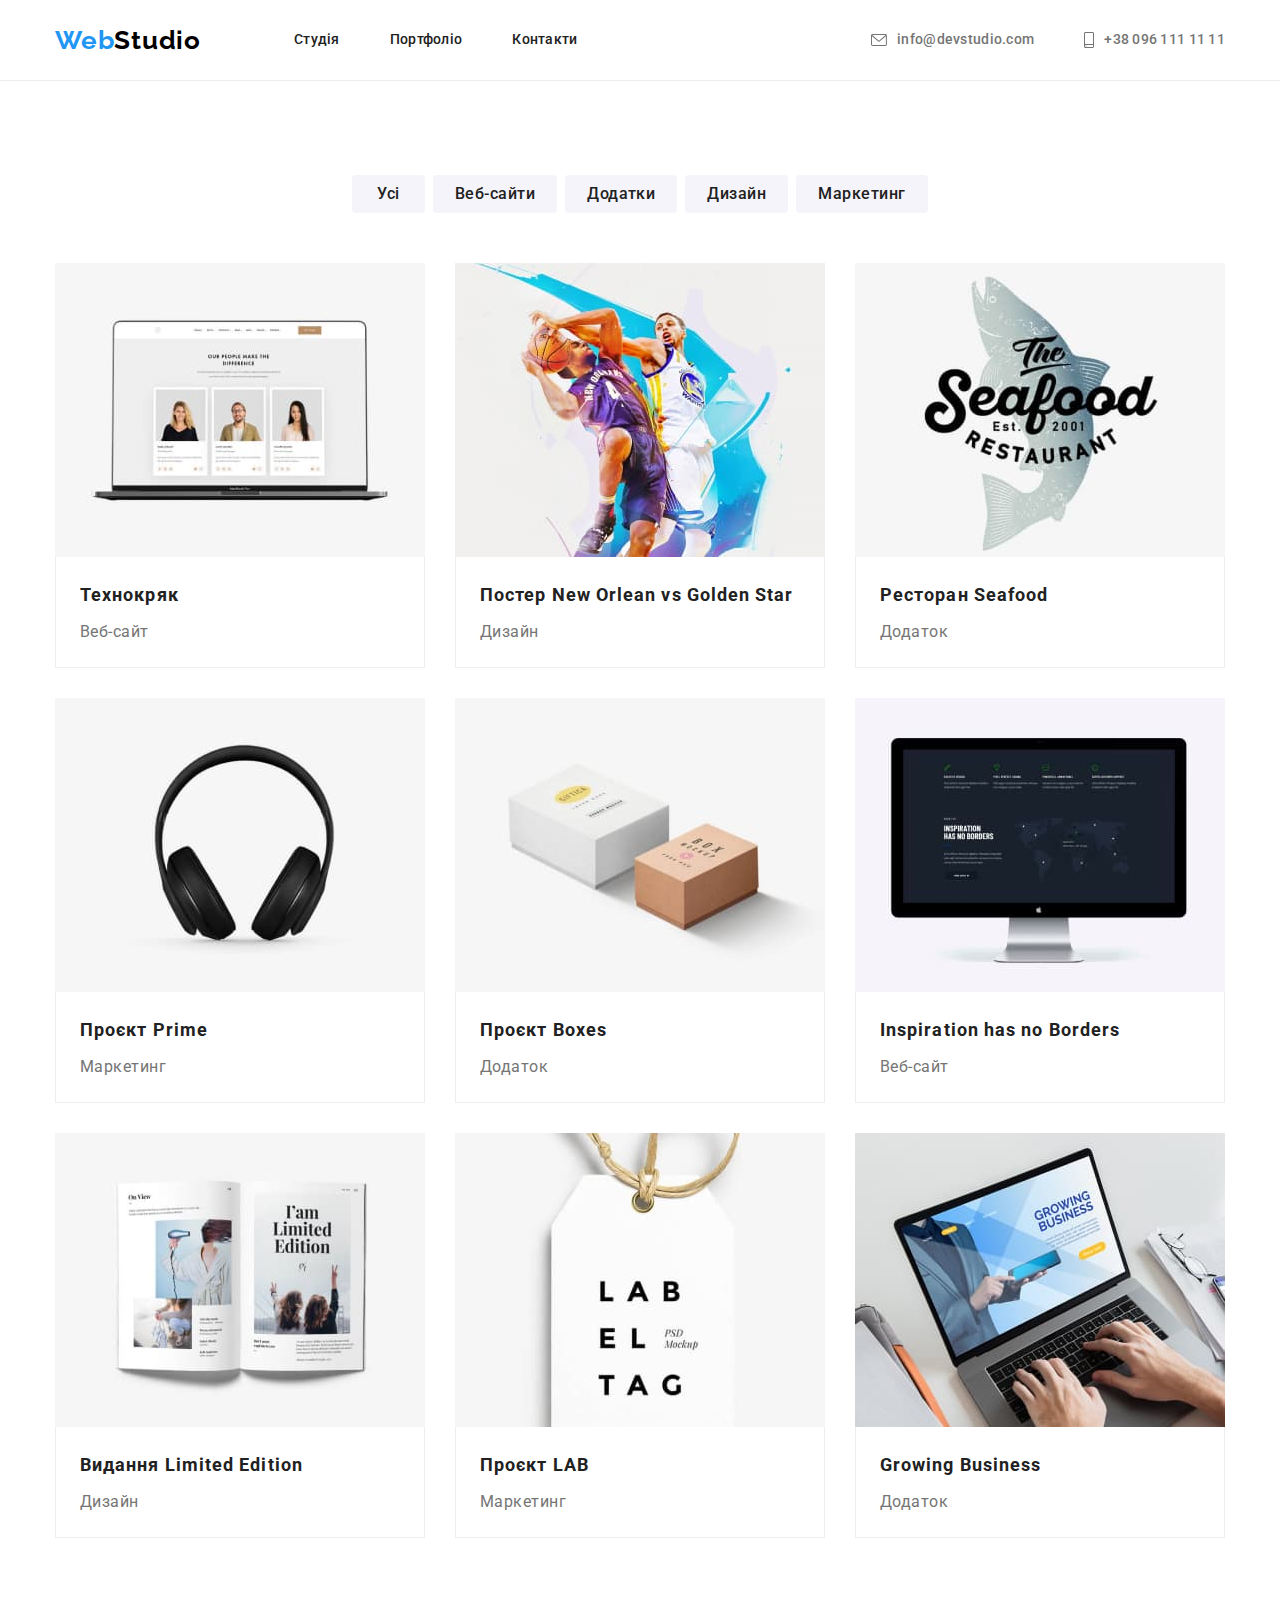
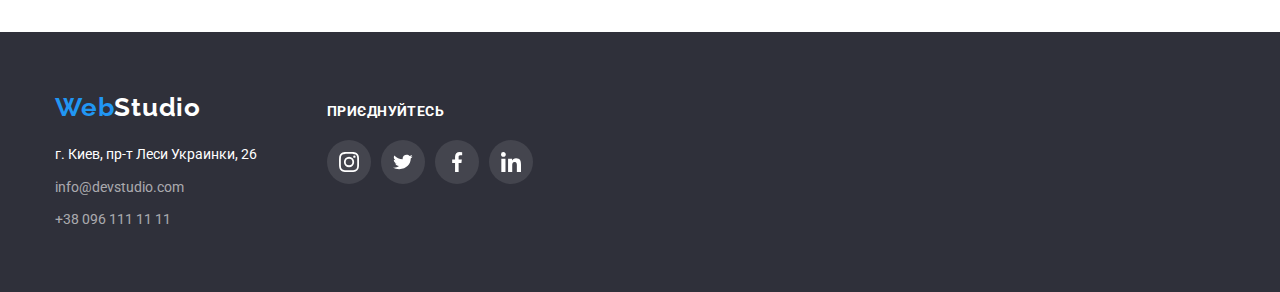
==== commit e2ead564: "Add files via upload" ====
--- a/portfolio.html
+++ b/portfolio.html
@@ -21,7 +21,7 @@
                         <a class="nav-studio-link" href="index.html">Студія</a>
                     </li>
                     <li class="item">
-                        <a class="nav-portfolio-link" href="portfolio.html">Портфоліо</a>
+                        <a class="nav-portfolio-link current" href="portfolio.html">Портфоліо</a>
                     </li>
                     <li class="item">
                         <a class="nav-contacts-link" href="#">Контакти</a>
--- a/css/styles.css
+++ b/css/styles.css
@@ -685,6 +685,35 @@
     box-shadow: 0px 1px 1px rgba(0, 0, 0, 0.12), 0px 4px 4px rgba(0, 0, 0, 0.06), 1px 4px 6px rgba(0, 0, 0, 0.16);
     }
     
+    .jobs-img-div {
+        position: relative;
+        display: block;
+        overflow: hidden;
+    }
+    .jobs-img-overlay {
+        position: absolute;
+        top:0px;
+        left:0px;
+        width: 100%;
+        height: 100%;
+        padding: 63px 24px;
+
+        font-style: normal;
+        font-weight: 400;
+        font-size: 18px;
+        line-height: 1.55;
+        letter-spacing: 0.03em;
+        color: #FFFFFF;
+        background-color: var(--active-color);
+        
+        overflow: auto;
+        transform: translateY(100%);
+    }
+    .jobs-img-div:hover .jobs-img-overlay,
+    .jobs-img-div:focus .jobs-img-overlay {
+        transform: translateY(0%)
+    }
+
     .jobs-img-ul .item {
         margin-right: 30px;
         margin-bottom: 30px;
